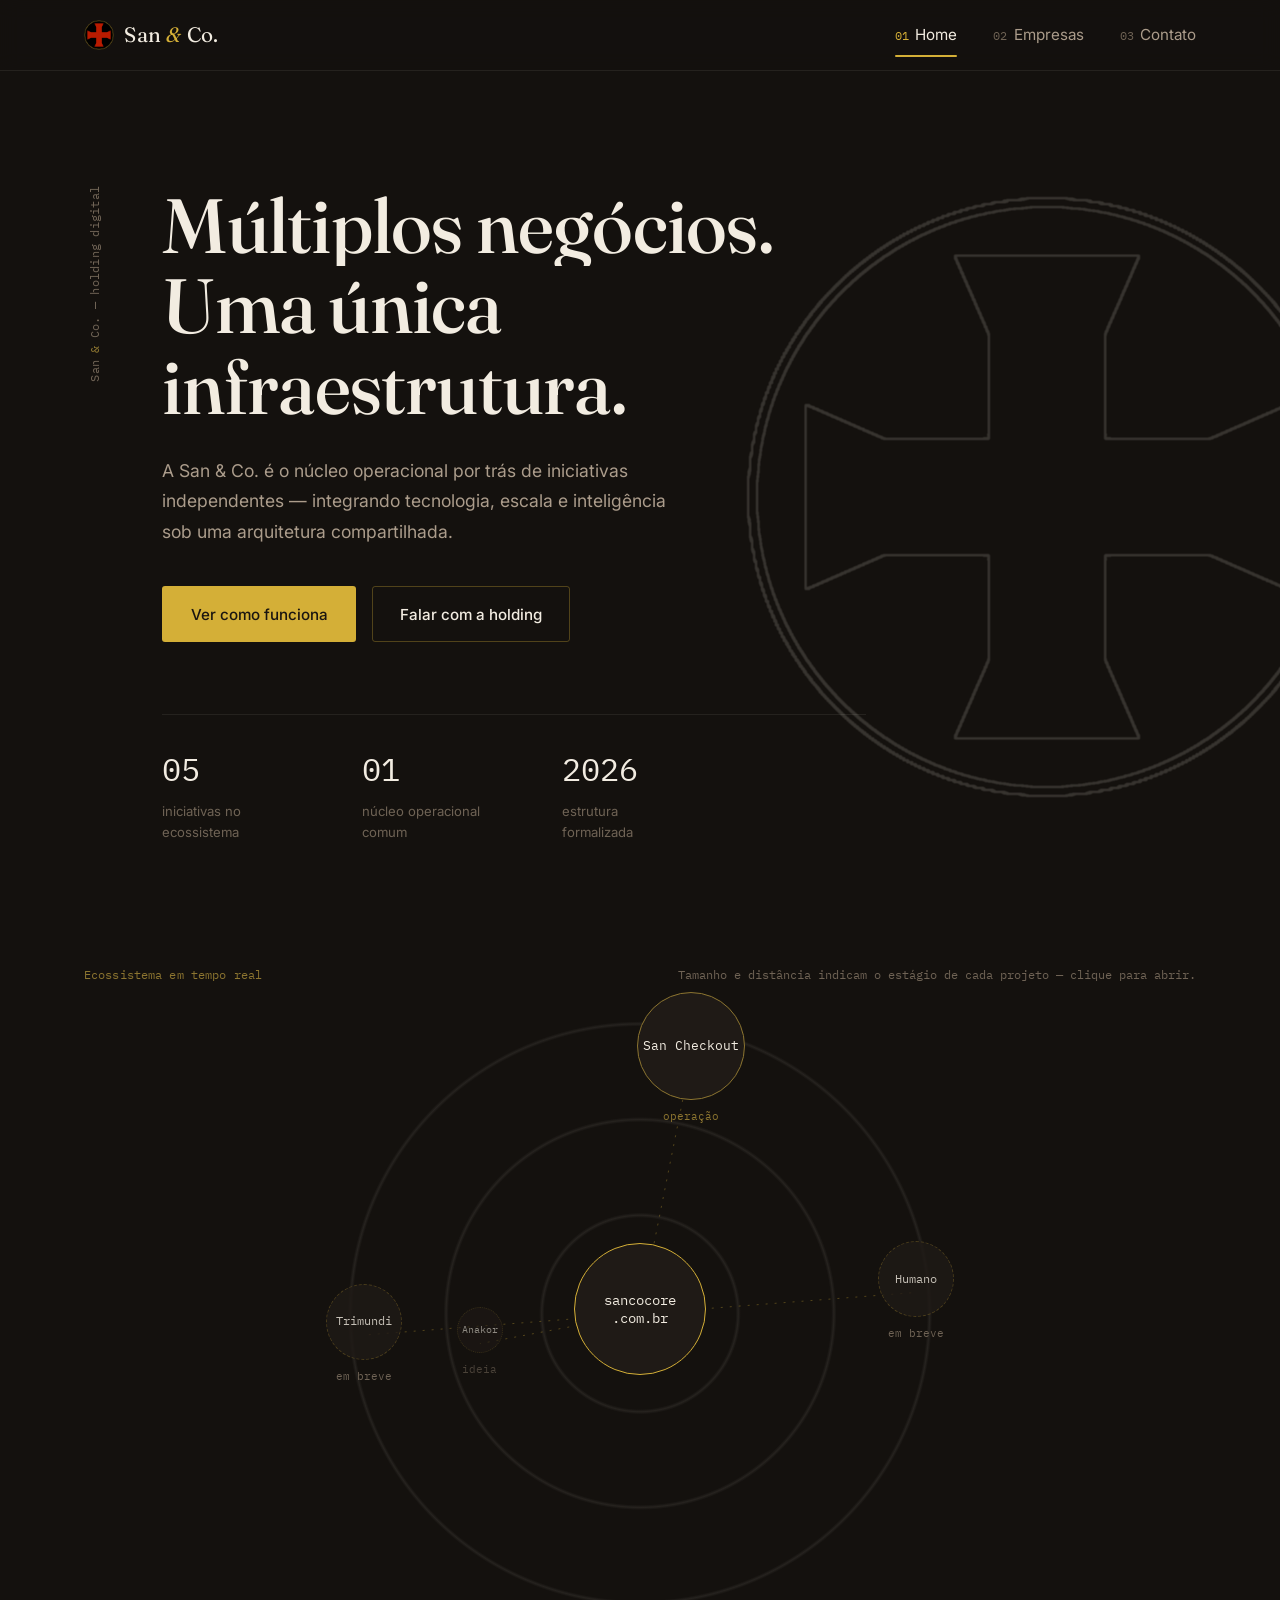
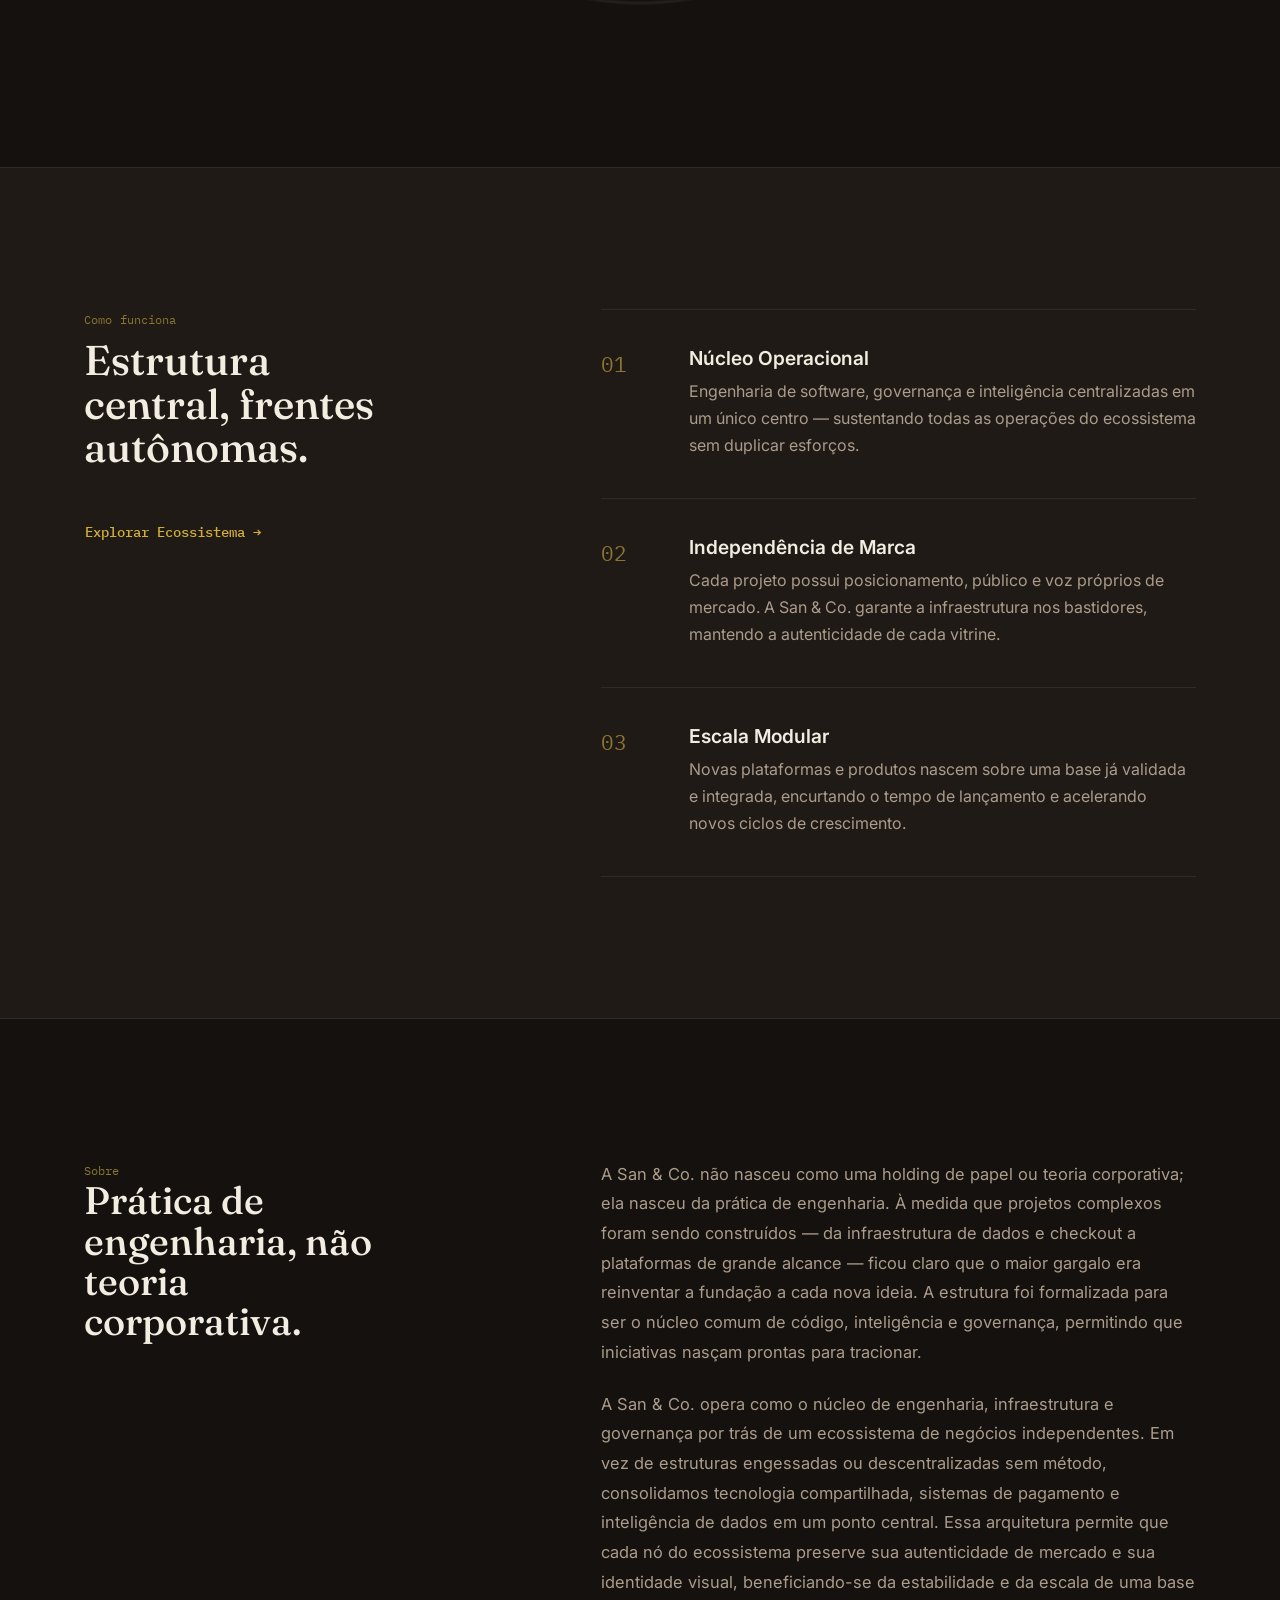
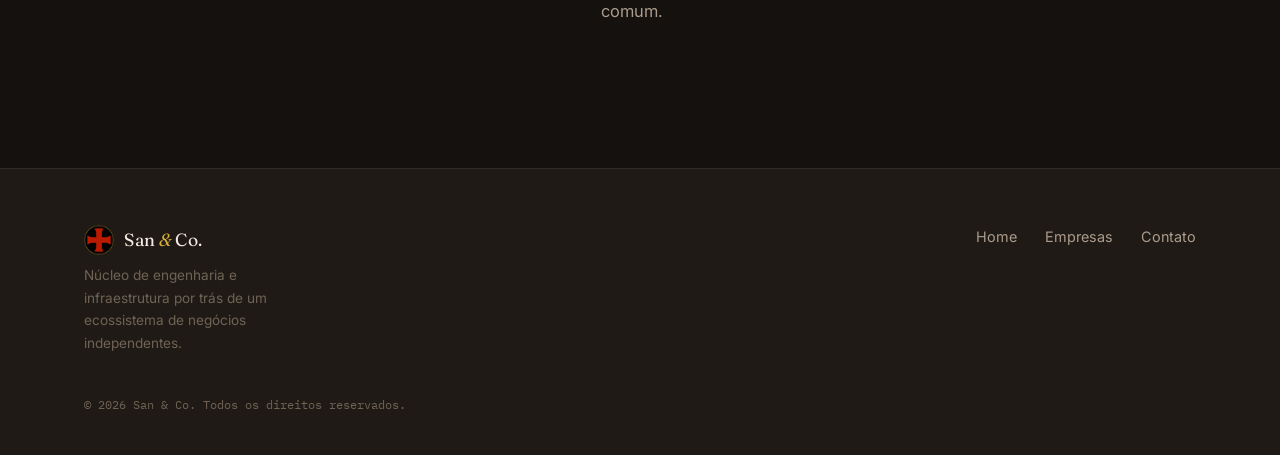
==== index.html @ 2b448529 "feat: initial commit do core da sanco" ====
<!DOCTYPE html>
<html lang="pt-BR">
<head>
<meta charset="UTF-8">
<meta name="viewport" content="width=device-width, initial-scale=1.0">
<title>San & Co. — Um ecossistema, múltiplos negócios</title>
<meta name="description" content="A San & Co. é o núcleo de engenharia, infraestrutura e governança por trás de um ecossistema de negócios independentes.">
<link rel="icon" href="assets/logo/logo-sanco.png">
<link rel="preconnect" href="https://fonts.googleapis.com">
<link rel="preconnect" href="https://fonts.gstatic.com" crossorigin>
<link href="https://fonts.googleapis.com/css2?family=Fraunces:ital,opsz,wght@0,9..144,400;0,9..144,500;0,9..144,600;1,9..144,400;1,9..144,500&family=Inter:wght@400;500;600&family=IBM+Plex+Mono:wght@400;500&display=swap" rel="stylesheet">
<link rel="stylesheet" href="css/variables.css">
<link rel="stylesheet" href="css/main.css">
<link rel="stylesheet" href="css/sections/hero.css">
<link rel="stylesheet" href="css/sections/diagrama.css">
<link rel="stylesheet" href="css/sections/estrutura.css">
<link rel="stylesheet" href="css/sections/sobre.css">
</head>
<body>

<div class="scroll-progress" data-scroll-progress></div>

<header class="site-header">
  <div class="container">
    <a href="index.html" class="brand">
      <img src="assets/logo/logo-sanco.png" alt="Brasão San & Co.">
      <span>San <span class="amp">&amp;</span> Co.</span>
    </a>
    <button class="nav-toggle" aria-label="Abrir menu" aria-expanded="false">Menu</button>
    <nav class="main-nav">
      <a href="index.html" aria-current="page"><span class="idx">01</span>Home</a>
      <a href="empresas.html"><span class="idx">02</span>Empresas</a>
      <a href="contato.html"><span class="idx">03</span>Contato</a>
    </nav>
  </div>
</header>

<main>

  <section class="hero">
    <img class="hero__crest" src="assets/logo/logo-sanco-outline.png" alt="" aria-hidden="true">
    <div class="container">
      <p class="hero__kicker">San <span>&amp;</span> Co. — holding digital</p>
      <div class="hero__main">
        <h1 class="hero__title">
          <span class="line"><span>Múltiplos negócios.</span></span>
          <span class="line"><span>Uma única infraestrutura.</span></span>
        </h1>
        <p class="hero__body">A San &amp; Co. é o núcleo operacional por trás de iniciativas independentes — integrando tecnologia, escala e inteligência sob uma arquitetura compartilhada.</p>
        <div class="hero__actions">
          <a href="#estrutura" class="btn btn-primary">Ver como funciona</a>
          <a href="contato.html" class="btn btn-secondary">Falar com a holding</a>
        </div>
        <dl class="hero__stats">
          <div class="hero__stat">
            <dt>05</dt>
            <dd>iniciativas no ecossistema</dd>
          </div>
          <div class="hero__stat">
            <dt>01</dt>
            <dd>núcleo operacional comum</dd>
          </div>
          <div class="hero__stat">
            <dt>2026</dt>
            <dd>estrutura formalizada</dd>
          </div>
        </dl>
      </div>
    </div>
  </section>

  <section class="diagrama" aria-label="Mapa vivo do ecossistema">
    <div class="container">
      <div class="diagrama__head">
        <p class="eyebrow">Ecossistema em tempo real</p>
        <p class="diagrama__caption">Tamanho e distância indicam o estágio de cada projeto — clique para abrir.</p>
      </div>
      <div class="diagrama__frame" data-diagrama-frame></div>
    </div>
  </section>

  <section class="estrutura" id="estrutura">
    <div class="container">
      <div class="estrutura__head">
        <p class="eyebrow">Como funciona</p>
        <h2>Estrutura central, frentes autônomas.</h2>
        <a href="empresas.html" class="btn btn-ghost estrutura__cta">Explorar Ecossistema →</a>
      </div>

      <div class="pilares">
        <div class="pilar">
          <span class="pilar__num">01</span>
          <div>
            <h3>Núcleo Operacional</h3>
            <p>Engenharia de software, governança e inteligência centralizadas em um único centro — sustentando todas as operações do ecossistema sem duplicar esforços.</p>
          </div>
        </div>
        <div class="pilar">
          <span class="pilar__num">02</span>
          <div>
            <h3>Independência de Marca</h3>
            <p>Cada projeto possui posicionamento, público e voz próprios de mercado. A San &amp; Co. garante a infraestrutura nos bastidores, mantendo a autenticidade de cada vitrine.</p>
          </div>
        </div>
        <div class="pilar">
          <span class="pilar__num">03</span>
          <div>
            <h3>Escala Modular</h3>
            <p>Novas plataformas e produtos nascem sobre uma base já validada e integrada, encurtando o tempo de lançamento e acelerando novos ciclos de crescimento.</p>
          </div>
        </div>
      </div>
    </div>
  </section>

  <section class="sobre" data-reveal>
    <div class="container">
      <div class="sobre__head">
        <p class="eyebrow">Sobre</p>
        <h2>Prática de engenharia, não teoria corporativa.</h2>
      </div>
      <div class="sobre__body">
        <p>A San &amp; Co. não nasceu como uma holding de papel ou teoria corporativa; ela nasceu da prática de engenharia. À medida que projetos complexos foram sendo construídos — da infraestrutura de dados e checkout a plataformas de grande alcance — ficou claro que o maior gargalo era reinventar a fundação a cada nova ideia. A estrutura foi formalizada para ser o núcleo comum de código, inteligência e governança, permitindo que iniciativas nasçam prontas para tracionar.</p>
        <p>A San &amp; Co. opera como o núcleo de engenharia, infraestrutura e governança por trás de um ecossistema de negócios independentes. Em vez de estruturas engessadas ou descentralizadas sem método, consolidamos tecnologia compartilhada, sistemas de pagamento e inteligência de dados em um ponto central. Essa arquitetura permite que cada nó do ecossistema preserve sua autenticidade de mercado e sua identidade visual, beneficiando-se da estabilidade e da escala de uma base comum.</p>
      </div>
    </div>
  </section>

</main>

<footer class="site-footer">
  <div class="container">
    <div>
      <a href="index.html" class="brand">
        <img src="assets/logo/logo-sanco.png" alt="Brasão San & Co.">
        <span>San <span class="amp">&amp;</span> Co.</span>
      </a>
      <p class="footer-tag">Núcleo de engenharia e infraestrutura por trás de um ecossistema de negócios independentes.</p>
    </div>
    <nav class="footer-nav">
      <a href="index.html">Home</a>
      <a href="empresas.html">Empresas</a>
      <a href="contato.html">Contato</a>
    </nav>
  </div>
  <p class="footer-bottom">© 2026 San &amp; Co. Todos os direitos reservados.</p>
</footer>

<script src="js/diagrama.js"></script>
<script src="js/main.js"></script>
</body>
</html>
---- css/variables.css ----
:root {
  /* ===== Cor — base do ecossistema ===== */
  --bg-base: #14110E;        /* fundo principal — marrom torrado quase preto */
  --bg-elevated: #1F1A16;    /* cards, faixas alternadas, header */
  --bg-elevated-2: #241E19;  /* hover sobre elementos elevados */

  --gold: #D4AF37;           /* marca — ação primária, foco, linha de progresso */
  --gold-dim: #8C7530;       /* dourado apagado — bordas, ícones secundários */
  --gold-glow: rgba(212, 175, 55, 0.28);

  --blue: #1E6FB8;           /* marca — links de domínio, estado secundário */
  --blue-dim: #2A4A66;

  --crimson: #A32419;        /* do brasão — reservado: indicador ao vivo, watermark */
  --crimson-glow: rgba(163, 36, 25, 0.22);

  --text-primary: #F2ECE1;   /* off-white quente */
  --text-secondary: #AB9C8B; /* cinza-marrom, corpo secundário */
  --text-tertiary: #6F6355;  /* rótulos discretos, legendas */

  --border: rgba(212, 175, 55, 0.14);
  --border-strong: rgba(212, 175, 55, 0.32);
  --border-hair: rgba(242, 236, 225, 0.08);

  /* ===== Tipografia — três papéis distintos ===== */
  --font-display: 'Fraunces', 'Iowan Old Style', Georgia, serif;   /* títulos e voz editorial */
  --font-body: 'Inter', -apple-system, 'Segoe UI', Roboto, sans-serif; /* corpo, UI */
  --font-mono: 'IBM Plex Mono', 'SFMono-Regular', Consolas, monospace; /* dado, domínio, rótulo técnico */

  /* ===== Espaçamento / layout ===== */
  --container: 1240px;
  --gutter: clamp(1.5rem, 5vw, 4.5rem);
  --section-y: clamp(5.5rem, 11vw, 10rem);
  --radius-s: 3px;
  --radius-m: 8px;

  /* ===== Movimento ===== */
  --ease: cubic-bezier(0.22, 1, 0.36, 1);
  --ease-out-strong: cubic-bezier(0.16, 1, 0.3, 1);
  --dur-fast: 200ms;
  --dur-med: 500ms;
  --dur-slow: 1000ms;
}

@media (prefers-reduced-motion: reduce) {
  :root {
    --dur-fast: 0ms;
    --dur-med: 0ms;
    --dur-slow: 0ms;
  }
}
---- css/main.css ----
/* ===== Reset ===== */
*, *::before, *::after { box-sizing: border-box; }
html { scroll-behavior: smooth; }
@media (prefers-reduced-motion: reduce) { html { scroll-behavior: auto; } }

body {
  margin: 0;
  background: var(--bg-base);
  color: var(--text-primary);
  font-family: var(--font-body);
  font-size: 16px;
  line-height: 1.65;
  -webkit-font-smoothing: antialiased;
}

img { max-width: 100%; display: block; }
a { color: inherit; text-decoration: none; }
button { font: inherit; cursor: pointer; }

h1, h2, h3, h4 {
  font-family: var(--font-display);
  font-weight: 500;
  line-height: 1.05;
  margin: 0;
  color: var(--text-primary);
}

p { margin: 0; }

:focus-visible {
  outline: 2px solid var(--gold);
  outline-offset: 3px;
}

.container {
  max-width: var(--container);
  margin: 0 auto;
  padding-inline: var(--gutter);
}

.eyebrow {
  font-family: var(--font-mono);
  font-size: 0.78rem;
  letter-spacing: 0.01em;
  color: var(--gold-dim);
}

/* ===== Barra de progresso de rolagem ===== */
.scroll-progress {
  position: fixed;
  top: 0; left: 0;
  height: 2px;
  width: 0%;
  background: var(--gold);
  z-index: 300;
  transition: width 80ms linear;
}

/* ===== Botões ===== */
.btn {
  display: inline-flex;
  align-items: center;
  gap: 0.5rem;
  padding: 0.9rem 1.7rem;
  border-radius: var(--radius-s);
  font-size: 0.95rem;
  font-weight: 500;
  border: 1px solid transparent;
  transition: transform var(--dur-fast) var(--ease), background var(--dur-fast) var(--ease), border-color var(--dur-fast) var(--ease);
}
.btn:hover { transform: translateY(-1px); }
.btn:active { transform: translateY(0); }

.btn-primary {
  background: var(--gold);
  color: #1A1510;
}
.btn-primary:hover { background: #E3C158; }

.btn-secondary {
  background: transparent;
  border-color: var(--border-strong);
  color: var(--text-primary);
}
.btn-secondary:hover { border-color: var(--gold); background: var(--bg-elevated); }

.btn-ghost {
  color: var(--gold);
  padding-inline: 0;
  font-family: var(--font-mono);
  font-size: 0.88rem;
}
.btn-ghost::after {
  content: '';
  display: block;
  height: 1px;
  width: 0%;
  background: var(--gold);
  transition: width var(--dur-med) var(--ease);
}
.btn-ghost:hover::after { width: 100%; }

/* ===== Cabeçalho ===== */
.site-header {
  position: sticky;
  top: 0;
  z-index: 100;
  background: rgba(20, 17, 14, 0.86);
  backdrop-filter: blur(10px);
  border-bottom: 1px solid var(--border-hair);
}

.site-header .container {
  display: flex;
  align-items: center;
  justify-content: space-between;
  padding-block: 1.1rem;
}

.brand {
  display: flex;
  align-items: center;
  gap: 0.65rem;
}
.brand img { width: 30px; height: 30px; }
.brand span {
  font-family: var(--font-display);
  font-size: 1.3rem;
  letter-spacing: 0.01em;
}
.brand .amp { color: var(--gold); font-style: italic; }

.main-nav {
  display: flex;
  align-items: center;
  gap: 2.25rem;
}
.main-nav a {
  position: relative;
  display: inline-flex;
  align-items: baseline;
  gap: 0.4rem;
  font-size: 0.95rem;
  color: var(--text-secondary);
  transition: color var(--dur-fast) var(--ease);
}
.main-nav a .idx {
  font-family: var(--font-mono);
  font-size: 0.72rem;
  color: var(--text-tertiary);
}
.main-nav a:hover, .main-nav a[aria-current="page"] { color: var(--text-primary); }
.main-nav a[aria-current="page"] .idx { color: var(--gold); }
.main-nav a[aria-current="page"]::after {
  content: '';
  position: absolute;
  left: 0; right: 0; bottom: -0.6rem;
  height: 2px;
  background: var(--gold);
  border-radius: 2px;
}

.nav-toggle {
  display: none;
  background: none;
  border: 1px solid var(--border);
  border-radius: var(--radius-s);
  padding: 0.5rem 0.7rem;
  color: var(--text-primary);
  font-family: var(--font-mono);
  font-size: 0.85rem;
}

@media (max-width: 760px) {
  .main-nav {
    position: fixed;
    inset: 64px 0 auto 0;
    flex-direction: column;
    align-items: flex-start;
    gap: 1.25rem;
    background: var(--bg-elevated);
    padding: 1.5rem var(--gutter) 2rem;
    border-bottom: 1px solid var(--border-hair);
    transform: translateY(-8px);
    opacity: 0;
    pointer-events: none;
    transition: opacity var(--dur-fast) var(--ease), transform var(--dur-fast) var(--ease);
  }
  .main-nav.is-open {
    opacity: 1;
    transform: translateY(0);
    pointer-events: auto;
  }
  .nav-toggle { display: inline-flex; }
}

/* ===== Rodapé ===== */
.site-footer {
  border-top: 1px solid var(--border-hair);
  padding-block: 3.5rem 2.5rem;
  background: var(--bg-elevated);
}
.site-footer .container {
  display: flex;
  flex-wrap: wrap;
  justify-content: space-between;
  gap: 2rem;
}
.site-footer .brand span { font-size: 1.1rem; }
.footer-tag {
  color: var(--text-tertiary);
  font-size: 0.85rem;
  margin-top: 0.6rem;
  max-width: 26ch;
}
.footer-nav { display: flex; gap: 1.75rem; flex-wrap: wrap; }
.footer-nav a { color: var(--text-secondary); font-size: 0.9rem; }
.footer-nav a:hover { color: var(--gold); }
.footer-bottom {
  max-width: var(--container);
  margin: 2.5rem auto 0;
  padding-inline: var(--gutter);
  color: var(--text-tertiary);
  font-size: 0.78rem;
  font-family: var(--font-mono);
}

/* ===== Campos de formulário (compartilhado: contato, admin) ===== */
.form-field {
  margin-bottom: 1.6rem;
}
.form-field label {
  display: block;
  font-family: var(--font-mono);
  font-size: 0.78rem;
  color: var(--text-tertiary);
  margin-bottom: 0.55rem;
}
.form-field input,
.form-field textarea {
  width: 100%;
  background: transparent;
  border: none;
  border-bottom: 1px solid var(--border-strong);
  border-radius: 0;
  color: var(--text-primary);
  font-family: var(--font-body);
  font-size: 1.02rem;
  padding: 0.6rem 0;
  transition: border-color var(--dur-fast) var(--ease);
}
.form-field input:focus,
.form-field textarea:focus {
  border-color: var(--gold);
  outline: none;
}
.form-field textarea { resize: vertical; min-height: 100px; }

/* ===== Utilidades de revelação ===== */
[data-reveal] {
  opacity: 0;
  transform: translateY(18px);
  transition: opacity var(--dur-slow) var(--ease-out-strong), transform var(--dur-slow) var(--ease-out-strong);
}
[data-reveal].is-visible {
  opacity: 1;
  transform: translateY(0);
}
---- css/sections/hero.css ----
.hero {
  position: relative;
  padding-block: clamp(4rem, 9vw, 7.5rem) clamp(2.5rem, 6vw, 4rem);
  overflow: hidden;
}

.hero__crest {
  position: absolute;
  top: 50%;
  right: -6%;
  width: min(50vw, 620px);
  transform: translateY(-50%);
  opacity: 0.16;
  pointer-events: none;
  user-select: none;
}

.hero .container {
  position: relative;
  display: grid;
  grid-template-columns: 2.5rem 1fr;
  gap: clamp(1rem, 3vw, 2.5rem);
}

.hero__kicker {
  writing-mode: vertical-rl;
  transform: rotate(180deg);
  font-family: var(--font-mono);
  font-size: 0.78rem;
  color: var(--text-tertiary);
  letter-spacing: 0.02em;
  align-self: start;
  padding-top: 0.3rem;
}
.hero__kicker span { color: var(--gold-dim); }

.hero__main { max-width: 44rem; }

.hero__title {
  font-size: clamp(2.7rem, 6vw, 5rem);
  max-width: 14ch;
  letter-spacing: -0.01em;
}
.hero__title .line {
  display: block;
  overflow: hidden;
}
.hero__title .line span {
  display: block;
  transform: translateY(110%);
  animation: line-up var(--dur-slow) var(--ease-out-strong) forwards;
}
.hero__title .line:nth-child(1) span { animation-delay: 80ms; }
.hero__title .line:nth-child(2) span { animation-delay: 200ms; }

@keyframes line-up {
  to { transform: translateY(0); }
}

.hero__body {
  margin-top: 1.75rem;
  max-width: 48ch;
  font-size: 1.1rem;
  color: var(--text-secondary);
  line-height: 1.75;
  opacity: 0;
  animation: fade-up var(--dur-med) var(--ease-out-strong) forwards;
  animation-delay: 480ms;
}

.hero__actions {
  margin-top: 2.4rem;
  display: flex;
  flex-wrap: wrap;
  gap: 1rem;
  opacity: 0;
  animation: fade-up var(--dur-med) var(--ease-out-strong) forwards;
  animation-delay: 620ms;
}

@keyframes fade-up {
  from { opacity: 0; transform: translateY(10px); }
  to { opacity: 1; transform: translateY(0); }
}

.hero__stats {
  margin-top: clamp(3rem, 7vw, 4.5rem);
  display: flex;
  flex-wrap: wrap;
  gap: clamp(2.5rem, 6vw, 4.5rem);
  border-top: 1px solid var(--border-hair);
  padding-top: 1.75rem;
  opacity: 0;
  animation: fade-up var(--dur-med) var(--ease-out-strong) forwards;
  animation-delay: 760ms;
}
.hero__stat dt {
  font-family: var(--font-mono);
  font-size: 2rem;
  color: var(--text-primary);
}
.hero__stat dd {
  margin: 0.3rem 0 0;
  font-size: 0.82rem;
  color: var(--text-tertiary);
  max-width: 16ch;
}

@media (prefers-reduced-motion: reduce) {
  .hero__title .line span { transform: none; animation: none; }
  .hero__body, .hero__actions, .hero__stats { opacity: 1; animation: none; }
}

@media (max-width: 620px) {
  .hero__kicker { display: none; }
  .hero .container { grid-template-columns: 1fr; }
}
---- css/sections/diagrama.css ----
.diagrama {
  padding-block: clamp(1.5rem, 5vw, 2.5rem) var(--section-y);
}

.diagrama__head {
  display: flex;
  align-items: baseline;
  justify-content: space-between;
  flex-wrap: wrap;
  gap: 0.75rem;
  margin-bottom: 1rem;
}
.diagrama__caption {
  font-family: var(--font-mono);
  font-size: 0.78rem;
  color: var(--text-tertiary);
}

.diagrama__frame {
  position: relative;
  width: 100%;
  aspect-ratio: 16 / 9;
  max-height: 640px;
  background:
    radial-gradient(circle at 50% 50%, transparent 0, transparent 15%, var(--border-hair) 15.4%, transparent 15.8%),
    radial-gradient(circle at 50% 50%, transparent 0, transparent 30%, var(--border-hair) 30.4%, transparent 30.8%),
    radial-gradient(circle at 50% 50%, transparent 0, transparent 45%, var(--border-hair) 45.4%, transparent 45.8%);
}

.diagrama__lines {
  position: absolute;
  inset: 0;
  width: 100%;
  height: 100%;
}
.diagrama__lines line {
  stroke: var(--border-strong);
  stroke-width: 1;
  stroke-dasharray: 2 7;
  animation: dash-flow 5.5s linear infinite;
}
@media (prefers-reduced-motion: reduce) {
  .diagrama__lines line { animation: none; }
}
@keyframes dash-flow {
  to { stroke-dashoffset: -180; }
}

.node {
  position: absolute;
  transform: translate(-50%, -50%);
  display: flex;
  flex-direction: column;
  align-items: center;
  gap: 0.5rem;
  background: none;
  border: none;
  padding: 0;
  color: var(--text-primary);
}

.node__dot {
  border-radius: 50%;
  display: flex;
  align-items: center;
  justify-content: center;
  text-align: center;
  font-family: var(--font-mono);
  line-height: 1.25;
  background: var(--bg-elevated);
  border: 1.5px solid var(--border-strong);
  transition: border-color var(--dur-fast) var(--ease), box-shadow var(--dur-fast) var(--ease);
}

/* Núcleo — fixo, sempre no centro */
.node--core {
  z-index: 2;
}
.node--core .node__dot {
  width: 132px;
  height: 132px;
  font-size: 0.9rem;
  border-color: var(--gold);
  box-shadow: 0 0 0 0 var(--gold-glow);
  animation: pulse-core 3.6s ease-in-out infinite;
}
@media (prefers-reduced-motion: reduce) {
  .node--core .node__dot { animation: none; }
}
@keyframes pulse-core {
  0%, 100% { box-shadow: 0 0 0 0 var(--gold-glow); }
  50% { box-shadow: 0 0 0 16px transparent; }
}

/* Operação — nó grande, órbita distante */
.node--live .node__dot {
  width: 108px;
  height: 108px;
  font-size: 0.8rem;
  border-style: solid;
  border-color: var(--gold-dim);
}
.node--live .node__label { color: var(--gold-dim); }

/* Em breve — nó médio, órbita intermediária */
.node--soon .node__dot {
  width: 76px;
  height: 76px;
  font-size: 0.72rem;
  border-style: dashed;
  opacity: 0.8;
}

/* Ideia — nó pequeno, órbita próxima do núcleo */
.node--idea .node__dot {
  width: 46px;
  height: 46px;
  font-size: 0.6rem;
  border-style: dotted;
  opacity: 0.55;
}
.node--idea .node__label { opacity: 0.6; }

.node:not(.node--core):hover .node__dot,
.node:not(.node--core):focus-visible .node__dot {
  border-color: var(--gold);
}

.node__label {
  font-family: var(--font-mono);
  font-size: 0.68rem;
  color: var(--text-tertiary);
  white-space: nowrap;
}

/* ===== Card sobreposto ===== */
.projeto-card {
  position: fixed;
  inset: 0;
  z-index: 200;
  display: none;
  align-items: center;
  justify-content: center;
  padding: var(--gutter);
  background: rgba(10, 8, 6, 0.75);
  backdrop-filter: blur(4px);
}
.projeto-card.is-open { display: flex; }

.projeto-card__panel {
  width: 100%;
  max-width: 420px;
  background: var(--bg-elevated);
  border: 1px solid var(--border-strong);
  border-radius: var(--radius-m);
  padding: 2.25rem;
  position: relative;
  transform: translateY(10px);
  opacity: 0;
  animation: card-in var(--dur-med) var(--ease-out-strong) forwards;
}
@keyframes card-in {
  to { transform: translateY(0); opacity: 1; }
}

.projeto-card__close {
  position: absolute;
  top: 1.1rem;
  right: 1.1rem;
  background: none;
  border: none;
  color: var(--text-tertiary);
  font-size: 1.3rem;
  line-height: 1;
}
.projeto-card__close:hover { color: var(--text-primary); }

.projeto-card__status {
  display: inline-block;
  font-family: var(--font-mono);
  font-size: 0.72rem;
  color: var(--gold);
  border: 1px solid var(--border-strong);
  border-radius: 20px;
  padding: 0.25rem 0.7rem;
  margin-bottom: 1rem;
}
.projeto-card__status[data-status="em breve"],
.projeto-card__status[data-status="ideia"] { color: var(--text-tertiary); }

.projeto-card__panel h3 {
  font-size: 1.5rem;
  margin-bottom: 0.35rem;
}
.projeto-card__area {
  color: var(--gold-dim);
  font-size: 0.9rem;
  margin-bottom: 1rem;
}
.projeto-card__desc {
  color: var(--text-secondary);
  font-size: 0.95rem;
  line-height: 1.65;
  margin-bottom: 1.75rem;
}
---- css/sections/estrutura.css ----
.estrutura {
  padding-block: var(--section-y);
  background: var(--bg-elevated);
  border-top: 1px solid var(--border-hair);
  border-bottom: 1px solid var(--border-hair);
}

.estrutura .container {
  display: grid;
  grid-template-columns: minmax(0, 0.85fr) minmax(0, 1.15fr);
  gap: clamp(2rem, 6vw, 5rem);
}

.estrutura__head {
  position: sticky;
  top: 6rem;
  align-self: start;
}
.estrutura__head h2 {
  font-size: clamp(1.9rem, 3.4vw, 2.6rem);
  margin-top: 0.6rem;
  max-width: 12ch;
}
.estrutura__cta { margin-top: 2.25rem; }

.pilares { display: grid; }

.pilar {
  display: grid;
  grid-template-columns: 4rem 1fr;
  gap: 1.5rem;
  padding-block: 2.4rem;
  border-top: 1px solid var(--border-hair);
  opacity: 0.42;
  transition: opacity var(--dur-med) var(--ease);
}
.pilar:last-child { border-bottom: 1px solid var(--border-hair); }
.pilar.is-active { opacity: 1; }

.pilar__num {
  font-family: var(--font-mono);
  font-size: 1.3rem;
  color: var(--gold-dim);
  transition: color var(--dur-med) var(--ease);
}
.pilar.is-active .pilar__num { color: var(--gold); }

.pilar h3 {
  font-size: 1.2rem;
  font-family: var(--font-body);
  font-weight: 600;
  margin-bottom: 0.6rem;
}

.pilar p {
  color: var(--text-secondary);
  max-width: 58ch;
  line-height: 1.7;
}

@media (max-width: 800px) {
  .estrutura .container { grid-template-columns: 1fr; }
  .estrutura__head { position: static; }
  .pilar { opacity: 1; }
}
---- css/sections/sobre.css ----
.sobre {
  padding-block: var(--section-y);
}

.sobre .container {
  display: grid;
  grid-template-columns: minmax(0, 0.85fr) minmax(0, 1.15fr);
  gap: clamp(2rem, 6vw, 5rem);
  align-items: start;
}

.sobre__head h2 {
  font-size: clamp(1.9rem, 3.2vw, 2.4rem);
  max-width: 13ch;
}

.sobre__body p {
  color: var(--text-secondary);
  line-height: 1.8;
  font-size: 1.03rem;
}
.sobre__body p + p { margin-top: 1.4rem; }

@media (max-width: 800px) {
  .sobre .container { grid-template-columns: 1fr; }
}
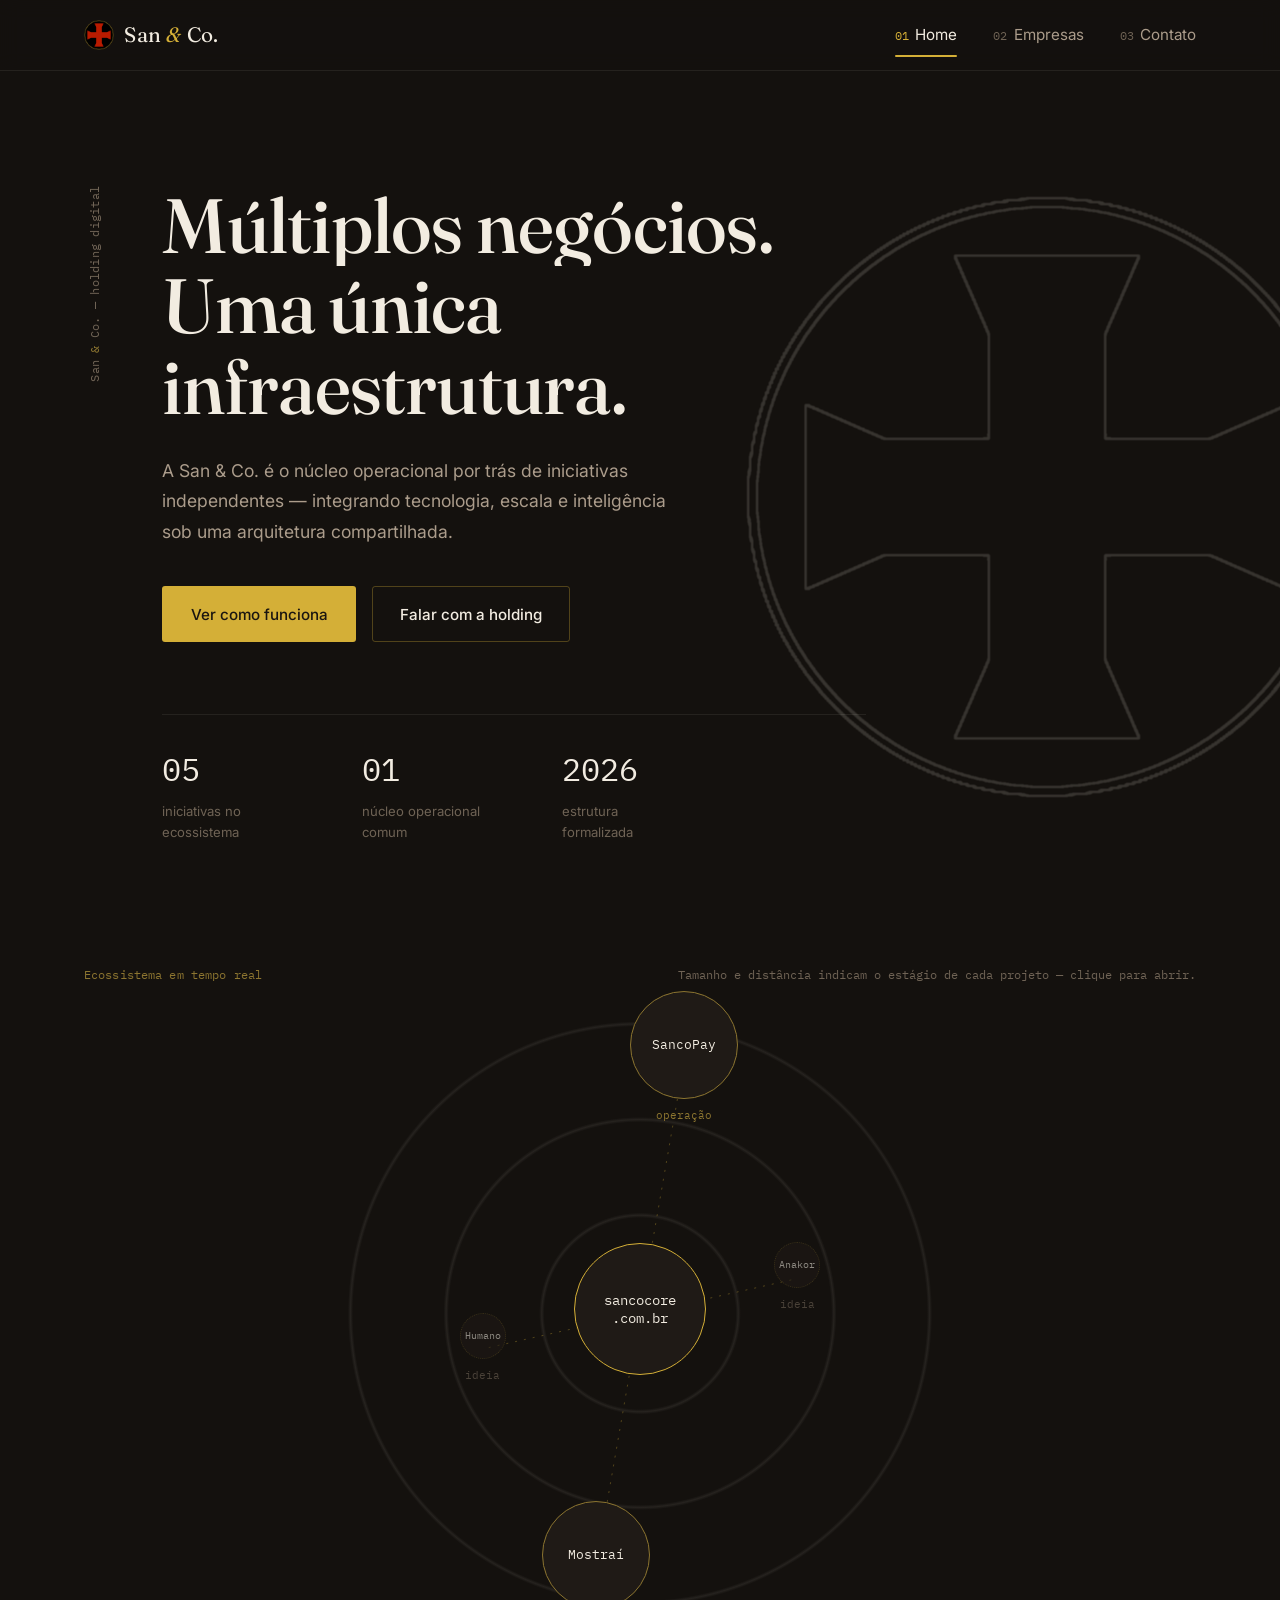
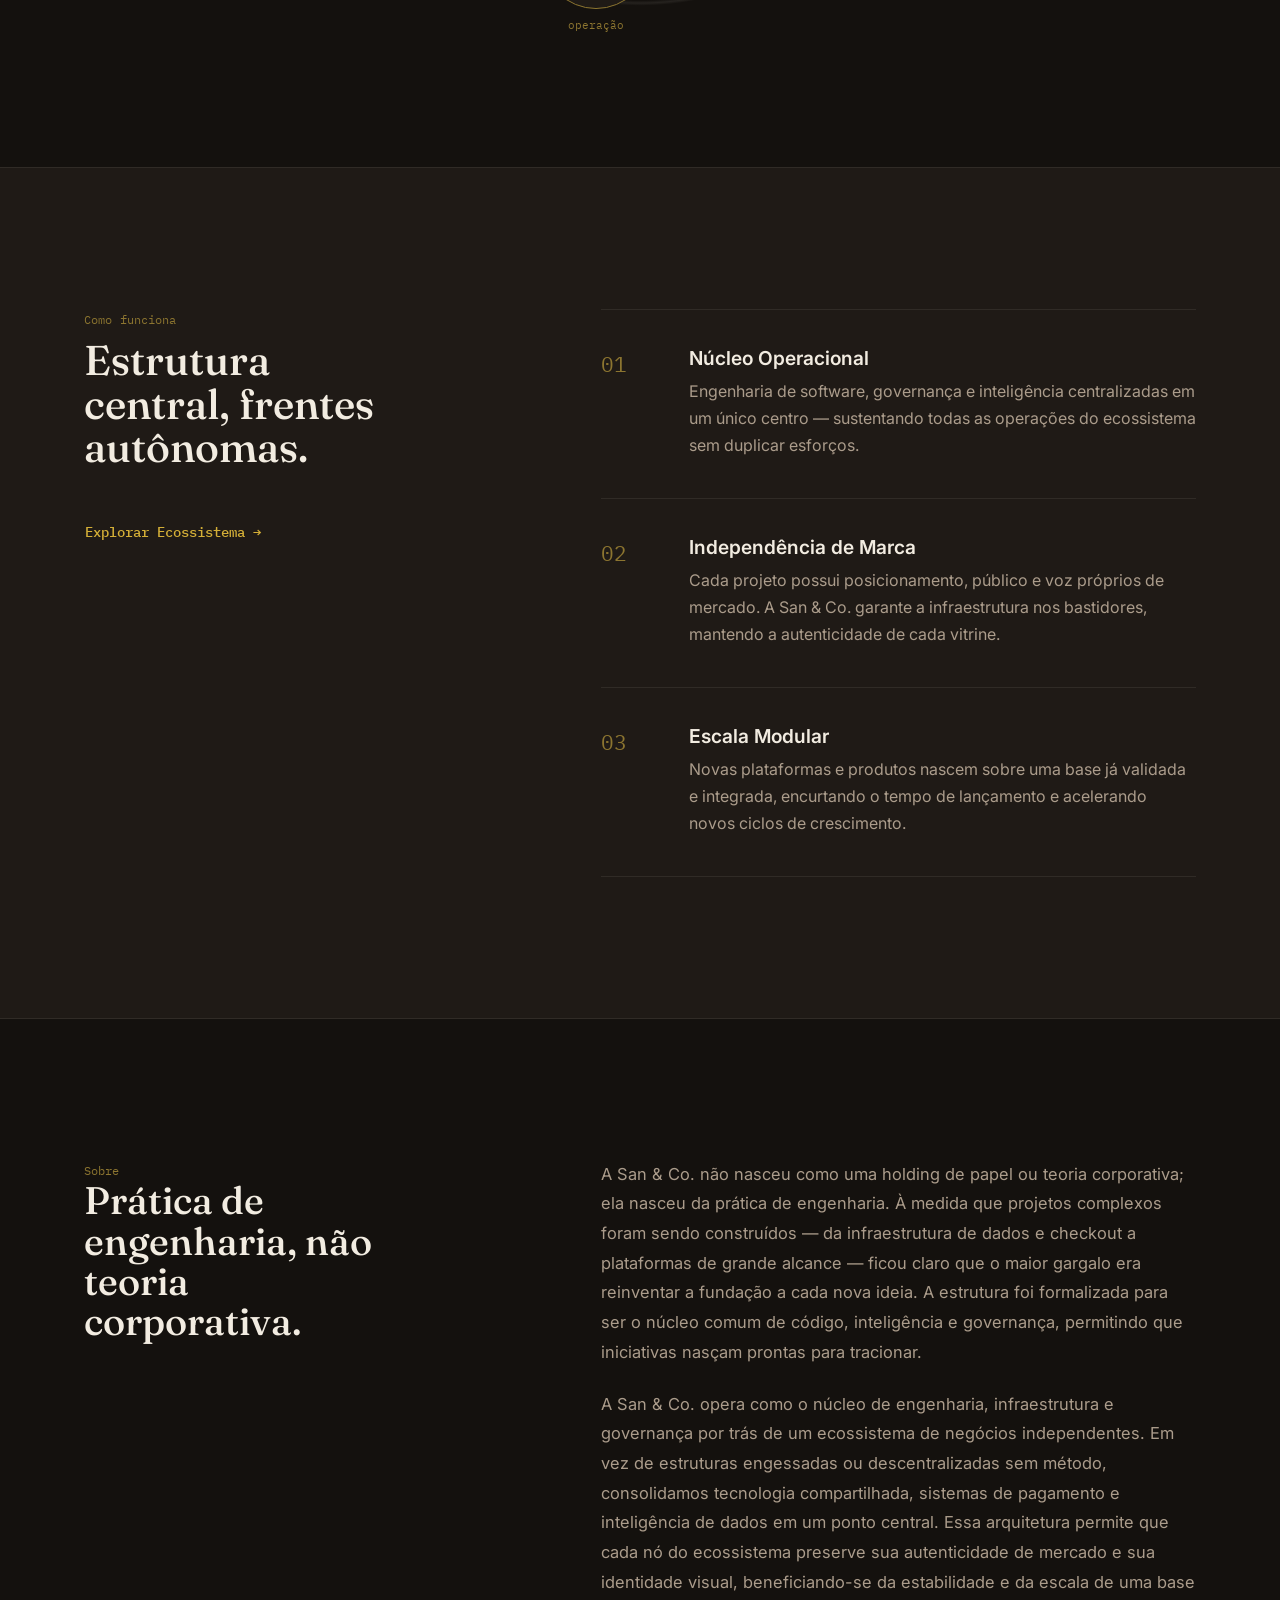
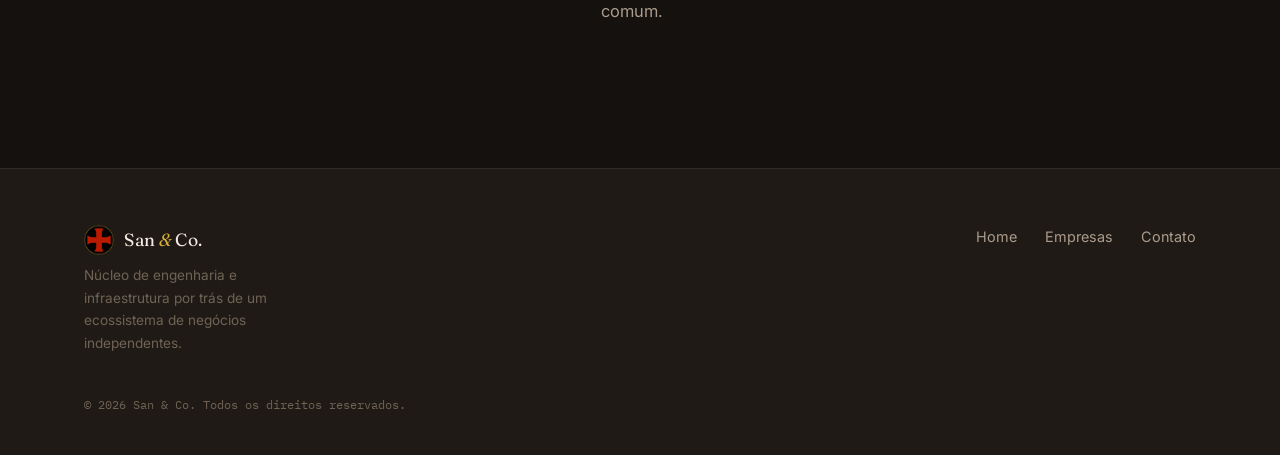
==== commit ad661dab: "feat(site): atualiza o ecossistema e conserta o card do diagrama Lista e diagrama passam a mostrar S" ====
--- a/index.html
+++ b/index.html
@@ -79,6 +79,10 @@
     </div>
   </section>
 
+  <div class="projeto-card" data-projeto-card role="dialog" aria-modal="true" aria-label="Projeto do ecossistema">
+    <div class="projeto-card__panel"></div>
+  </div>
+
   <section class="estrutura" id="estrutura">
     <div class="container">
       <div class="estrutura__head">
--- a/css/sections/diagrama.css
+++ b/css/sections/diagrama.css
@@ -185,6 +185,7 @@
   padding: 0.25rem 0.7rem;
   margin-bottom: 1rem;
 }
+.projeto-card__status[data-status="em desenvolvimento"],
 .projeto-card__status[data-status="em breve"],
 .projeto-card__status[data-status="ideia"] { color: var(--text-tertiary); }
 
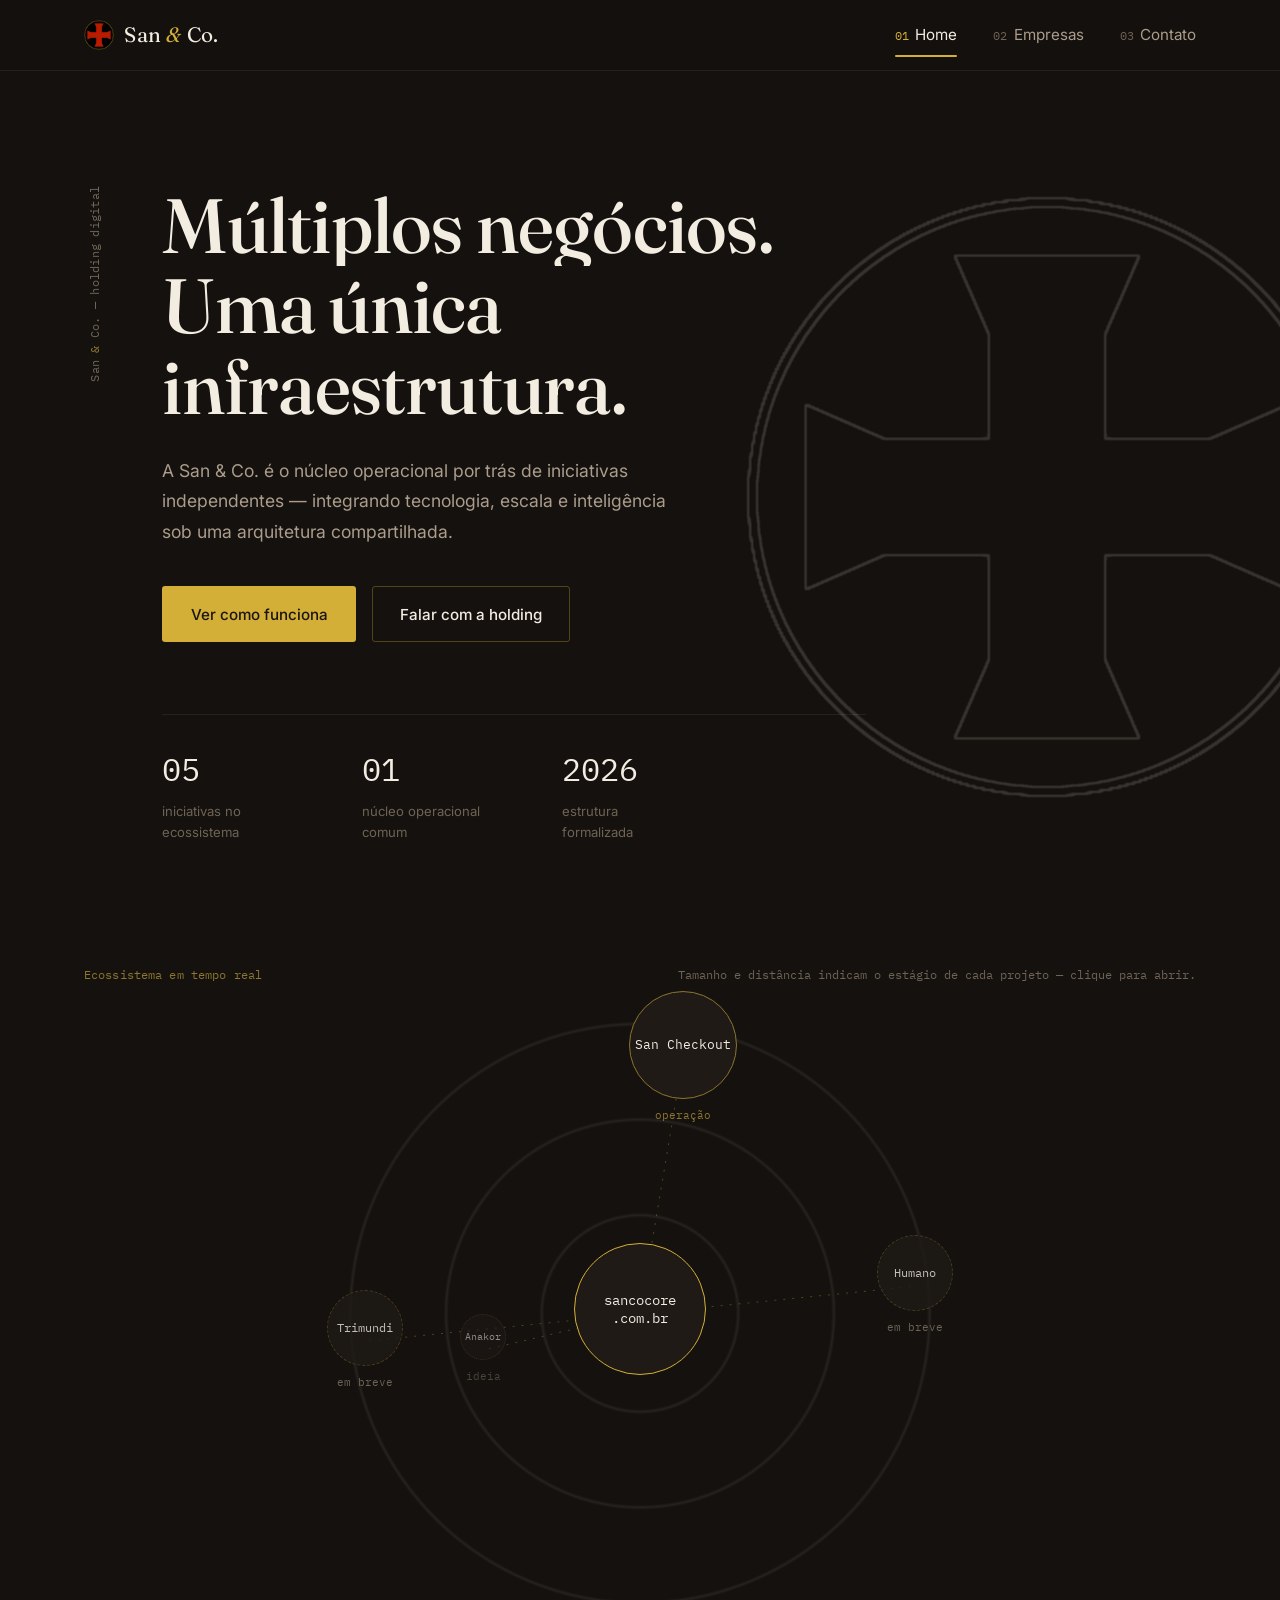
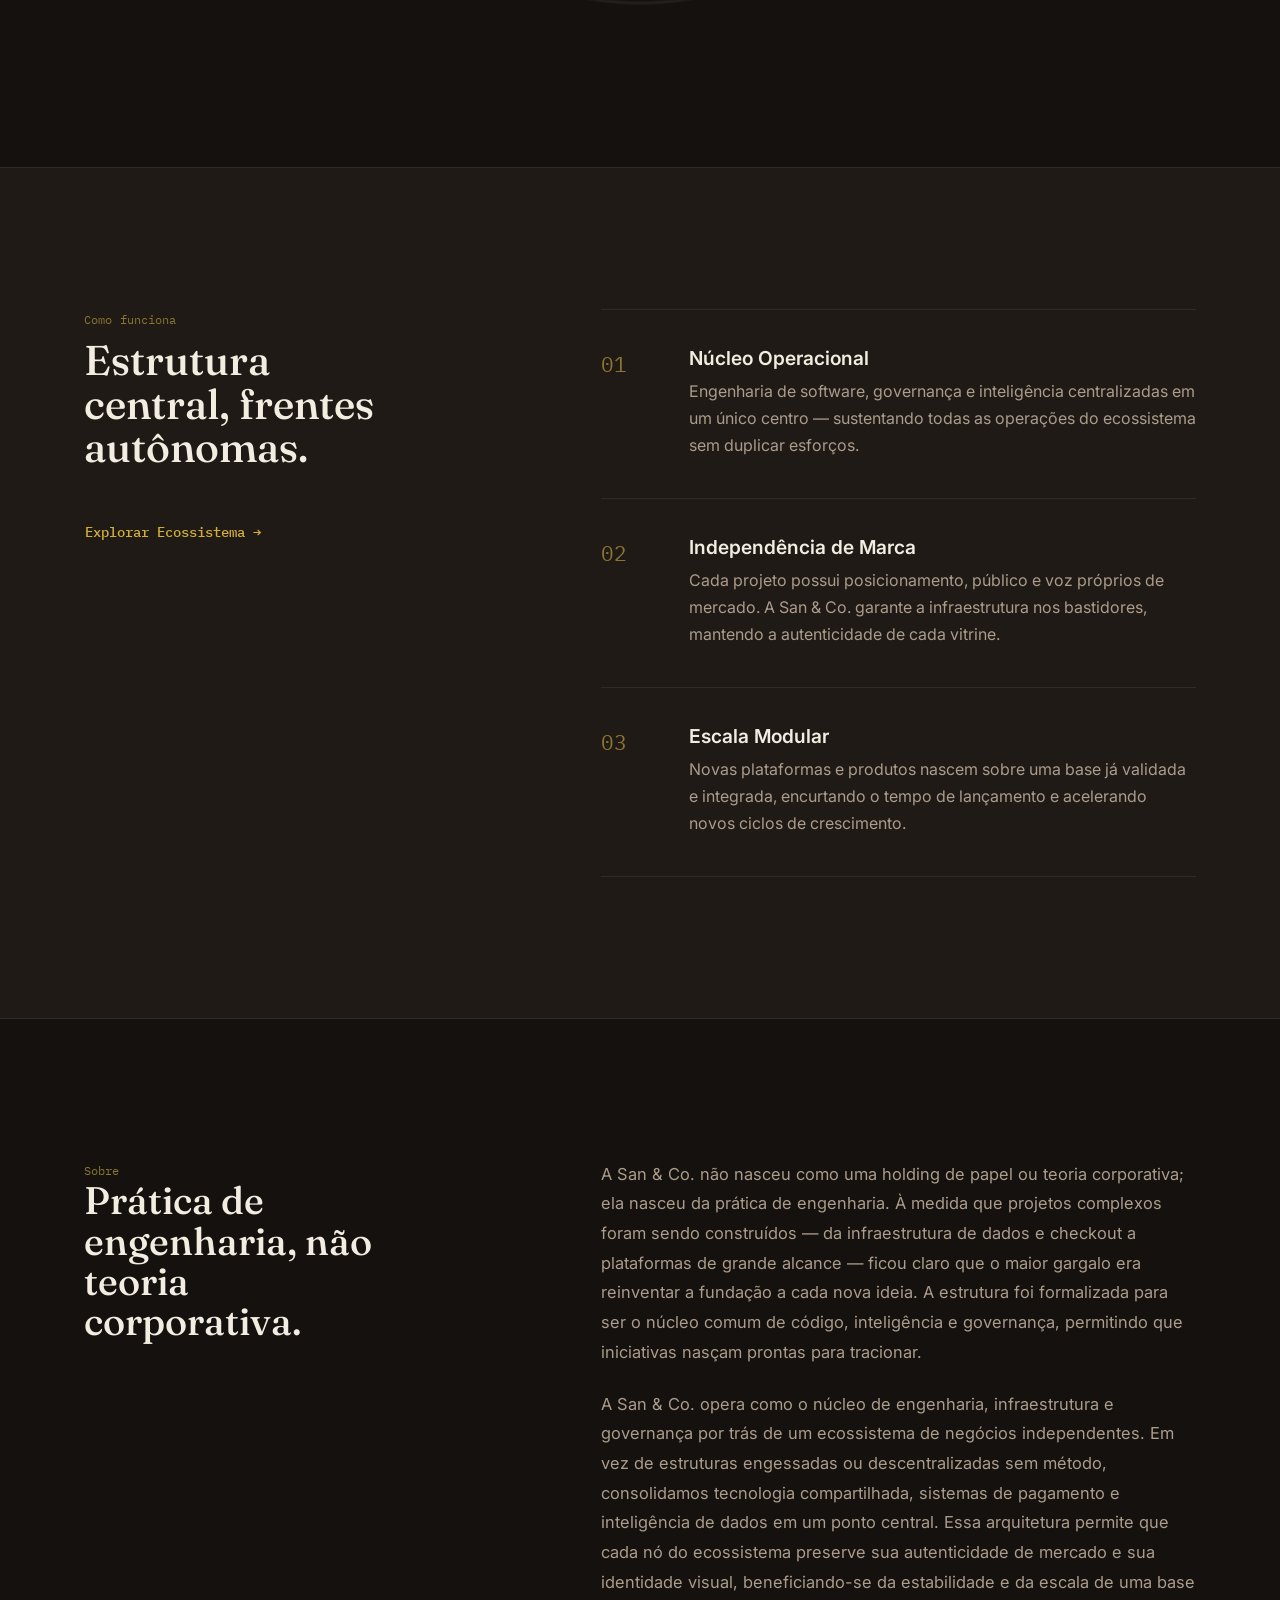
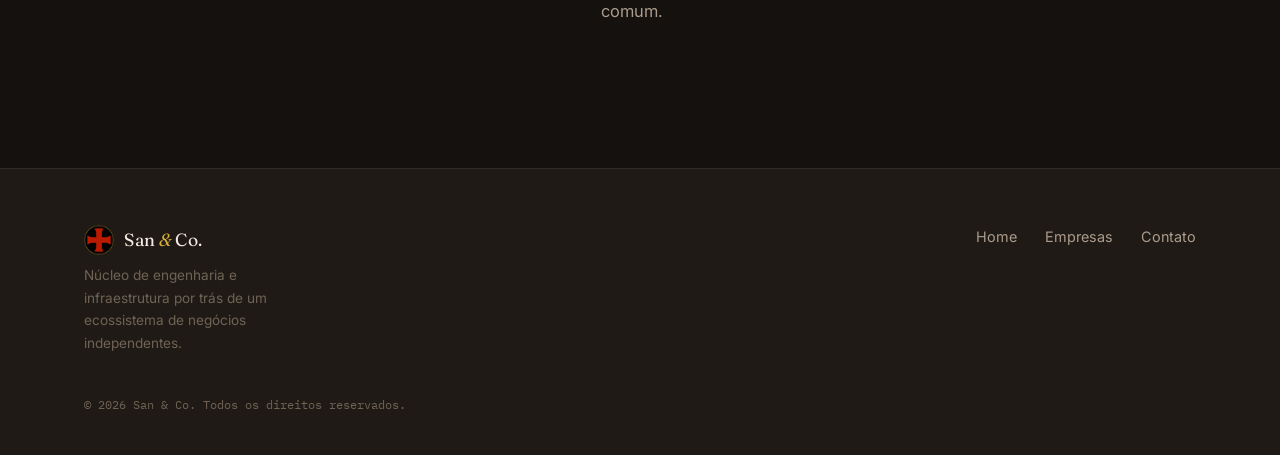
==== commit b12da209: "revert: desfaz a atualização do ecossistema no site O dono esclareceu que a lista nova é só ideia; n" ====
--- a/index.html
+++ b/index.html
@@ -79,10 +79,6 @@
     </div>
   </section>
 
-  <div class="projeto-card" data-projeto-card role="dialog" aria-modal="true" aria-label="Projeto do ecossistema">
-    <div class="projeto-card__panel"></div>
-  </div>
-
   <section class="estrutura" id="estrutura">
     <div class="container">
       <div class="estrutura__head">
--- a/css/sections/diagrama.css
+++ b/css/sections/diagrama.css
@@ -185,7 +185,6 @@
   padding: 0.25rem 0.7rem;
   margin-bottom: 1rem;
 }
-.projeto-card__status[data-status="em desenvolvimento"],
 .projeto-card__status[data-status="em breve"],
 .projeto-card__status[data-status="ideia"] { color: var(--text-tertiary); }
 
